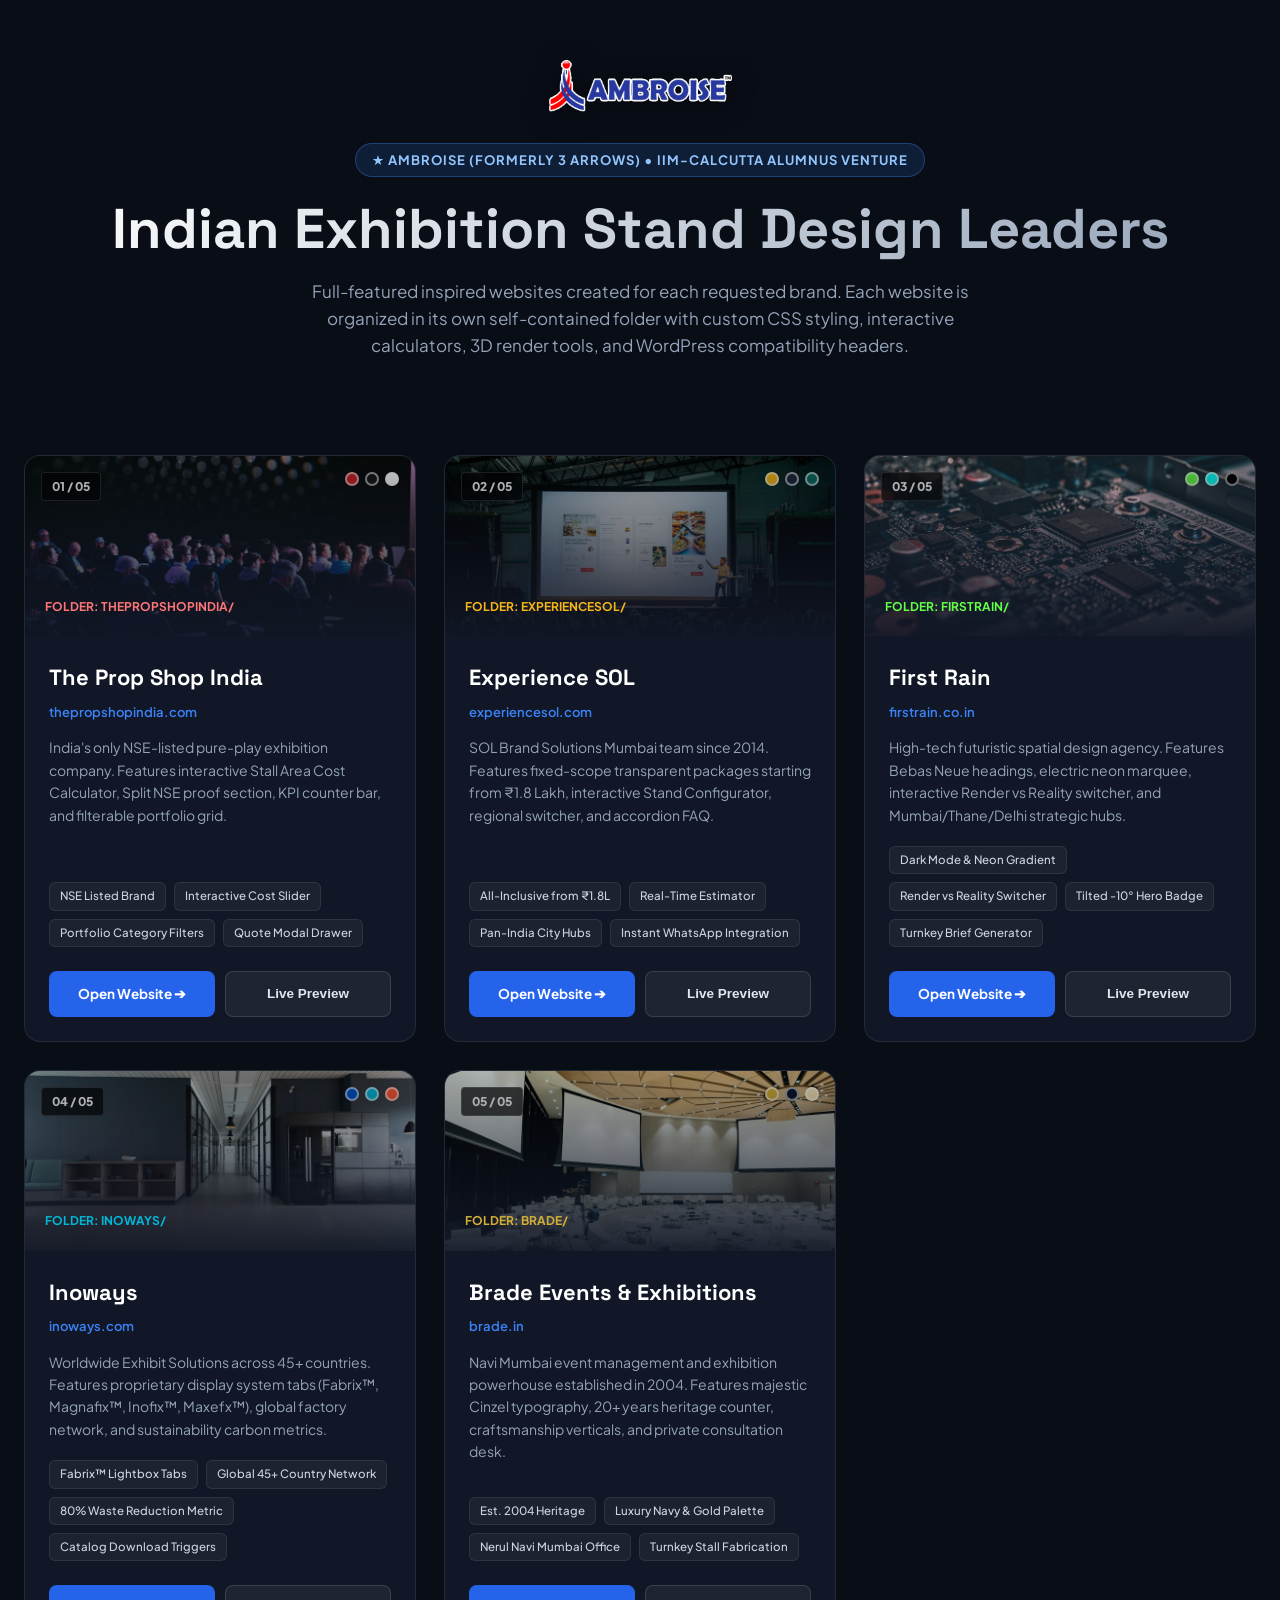
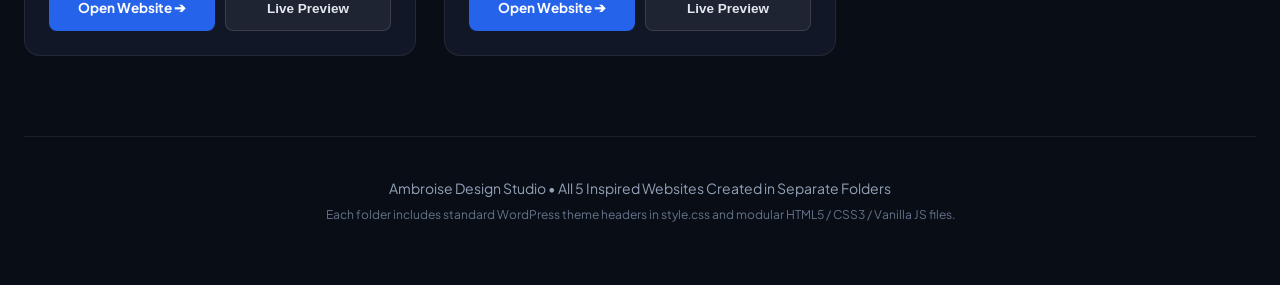
==== index.html @ 6383e43c "Add 5 inspired Ambroise exhibition websites with authentic branding, content and assets" ====
<!DOCTYPE html>
<html lang="en">
<head>
  <meta charset="UTF-8">
  <meta name="viewport" content="width=device-width, initial-scale=1.0">
  <title>Ambroise • Exhibition Design & Corporate Event Website Concepts</title>
  <meta name="description" content="Inspired websites collection created for top Indian exhibition stand designers: The Prop Shop India, Experience SOL, First Rain, Inoways, and Brade.">
  <link rel="preconnect" href="https://fonts.googleapis.com">
  <link rel="preconnect" href="https://fonts.gstatic.com" crossorigin>
  <link href="https://fonts.googleapis.com/css2?family=Plus+Jakarta+Sans:wght@400;500;600;700;800&family=Space+Grotesk:wght@600;700&display=swap" rel="stylesheet">
  <style>
    :root {
      --bg: #090d16;
      --card-bg: #111726;
      --card-hover: #172138;
      --border: rgba(255, 255, 255, 0.08);
      --accent: #3b82f6;
      --text: #ffffff;
      --muted: #94a3b8;
      --font: 'Plus Jakarta Sans', sans-serif;
      --font-display: 'Space Grotesk', sans-serif;
    }

    *, *::before, *::after {
      box-sizing: border-box;
      margin: 0;
      padding: 0;
    }

    body {
      font-family: var(--font);
      background-color: var(--bg);
      color: var(--text);
      line-height: 1.6;
      padding-bottom: 60px;
    }

    .container {
      max-width: 1300px;
      margin: 0 auto;
      padding: 0 24px;
    }

    /* Hero Header */
    .hub-header {
      padding: 60px 0 40px;
      text-align: center;
      position: relative;
    }

    .hub-badge {
      display: inline-flex;
      align-items: center;
      gap: 8px;
      background: rgba(59, 130, 246, 0.15);
      border: 1px solid rgba(59, 130, 246, 0.35);
      color: #93c5fd;
      padding: 6px 16px;
      border-radius: 999px;
      font-size: 13px;
      font-weight: 700;
      text-transform: uppercase;
      letter-spacing: 1px;
      margin-bottom: 20px;
    }

    .hub-title {
      font-family: var(--font-display);
      font-size: clamp(32px, 5vw, 56px);
      font-weight: 800;
      line-height: 1.15;
      margin-bottom: 16px;
      background: linear-gradient(135deg, #ffffff 0%, #94a3b8 100%);
      -webkit-background-clip: text;
      -webkit-text-fill-color: transparent;
    }

    .hub-desc {
      font-size: 17px;
      color: var(--muted);
      max-width: 720px;
      margin: 0 auto 36px;
    }

    /* Quick Filter / Nav */
    .hub-grid {
      display: grid;
      grid-template-columns: repeat(auto-fit, minmax(360px, 1fr));
      gap: 28px;
      margin-top: 20px;
    }

    .site-card {
      background: var(--card-bg);
      border: 1px solid var(--border);
      border-radius: 16px;
      overflow: hidden;
      display: flex;
      flex-direction: column;
      transition: all 0.3s ease;
      position: relative;
    }

    .site-card:hover {
      transform: translateY(-6px);
      background: var(--card-hover);
      border-color: rgba(255, 255, 255, 0.2);
      box-shadow: 0 20px 40px rgba(0, 0, 0, 0.4);
    }

    .card-banner {
      height: 180px;
      position: relative;
      overflow: hidden;
    }

    .card-banner img {
      width: 100%;
      height: 100%;
      object-fit: cover;
      transition: transform 0.5s ease;
    }

    .site-card:hover .card-banner img {
      transform: scale(1.08);
    }

    .banner-overlay {
      position: absolute;
      inset: 0;
      background: linear-gradient(180deg, rgba(0,0,0,0.2) 0%, rgba(17, 23, 38, 0.95) 100%);
      display: flex;
      align-items: flex-end;
      padding: 20px;
    }

    .card-num-badge {
      position: absolute;
      top: 16px;
      left: 16px;
      background: rgba(0, 0, 0, 0.7);
      backdrop-filter: blur(8px);
      color: #fff;
      font-size: 12px;
      font-weight: 800;
      padding: 4px 10px;
      border-radius: 4px;
      border: 1px solid rgba(255,255,255,0.15);
    }

    .palette-pills {
      position: absolute;
      top: 16px;
      right: 16px;
      display: flex;
      gap: 6px;
    }

    .color-dot {
      width: 14px;
      height: 14px;
      border-radius: 50%;
      border: 2px solid rgba(255,255,255,0.6);
    }

    .card-body {
      padding: 24px;
      flex: 1;
      display: flex;
      flex-direction: column;
    }

    .card-title {
      font-family: var(--font-display);
      font-size: 22px;
      font-weight: 700;
      color: #fff;
      margin-bottom: 6px;
    }

    .card-url {
      font-size: 13px;
      color: var(--accent);
      font-weight: 600;
      margin-bottom: 14px;
      display: block;
    }

    .card-summary {
      font-size: 14px;
      color: var(--muted);
      line-height: 1.6;
      margin-bottom: 20px;
      flex: 1;
    }

    .feature-tag-list {
      display: flex;
      flex-wrap: wrap;
      gap: 8px;
      margin-bottom: 24px;
    }

    .feature-tag {
      background: rgba(255, 255, 255, 0.05);
      border: 1px solid rgba(255, 255, 255, 0.08);
      color: #cbd5e1;
      font-size: 11.5px;
      padding: 4px 10px;
      border-radius: 6px;
      font-weight: 500;
    }

    .card-actions {
      display: grid;
      grid-template-columns: 1fr 1fr;
      gap: 10px;
    }

    .btn-launch {
      display: flex;
      align-items: center;
      justify-content: center;
      gap: 6px;
      padding: 12px;
      border-radius: 8px;
      font-weight: 700;
      font-size: 13.5px;
      text-decoration: none;
      transition: all 0.2s ease;
      text-align: center;
    }

    .btn-launch-primary {
      background: #2563eb;
      color: #fff;
    }

    .btn-launch-primary:hover {
      background: #1d4ed8;
      box-shadow: 0 4px 14px rgba(37, 99, 235, 0.4);
    }

    .btn-launch-folder {
      background: rgba(255, 255, 255, 0.06);
      border: 1px solid rgba(255, 255, 255, 0.12);
      color: #e2e8f0;
    }

    .btn-launch-folder:hover {
      background: rgba(255, 255, 255, 0.12);
      color: #fff;
    }

    /* Live Preview Modal Frame */
    .preview-modal {
      position: fixed;
      inset: 0;
      background: rgba(0, 0, 0, 0.9);
      backdrop-filter: blur(8px);
      z-index: 9999;
      display: none;
      flex-direction: column;
    }

    .preview-modal.active {
      display: flex;
    }

    .modal-bar {
      height: 56px;
      background: #101626;
      border-bottom: 1px solid var(--border);
      display: flex;
      align-items: center;
      justify-content: space-between;
      padding: 0 20px;
    }

    .modal-frame {
      flex: 1;
      width: 100%;
      border: none;
      background: #fff;
    }

    .modal-close-btn {
      background: #ef4444;
      color: #fff;
      border: none;
      padding: 6px 16px;
      border-radius: 6px;
      font-weight: 700;
      font-size: 13px;
      cursor: pointer;
    }

    /* Footer */
    .hub-footer {
      margin-top: 80px;
      text-align: center;
      border-top: 1px solid var(--border);
      padding-top: 40px;
      color: var(--muted);
      font-size: 14px;
    }
  </style>
</head>
<body>

  <div class="container">
    <!-- Hub Header -->
    <header class="hub-header">
      <div style="margin-bottom: 24px;"><img src="thepropshopindia/images/ambroise-logo.png" alt="Ambroise" style="height: 52px; filter: drop-shadow(0 4px 12px rgba(0,0,0,0.5));"></div>
      <div class="hub-badge">★ AMBROISE (FORMERLY 3 ARROWS) • IIM-CALCUTTA ALUMNUS VENTURE</div>
      <h1 class="hub-title">Indian Exhibition Stand Design Leaders</h1>
      <p class="hub-desc">
        Full-featured inspired websites created for each requested brand. Each website is organized in its own self-contained folder with custom CSS styling, interactive calculators, 3D render tools, and WordPress compatibility headers.
      </p>
    </header>

    <!-- 5 Inspired Websites Grid -->
    <div class="hub-grid">

      <!-- 1. The Prop Shop India -->
      <div class="site-card">
        <div class="card-banner">
          <img src="images/banner-propshop.jpg" alt="The Prop Shop India">
          <span class="card-num-badge">01 / 05</span>
          <div class="palette-pills">
            <span class="color-dot" style="background: #cb2024;" title="Propshop Red"></span>
            <span class="color-dot" style="background: #161616;" title="Deep Ink"></span>
            <span class="color-dot" style="background: #ffffff;" title="White"></span>
          </div>
          <div class="banner-overlay">
            <span style="font-size: 12px; font-weight: 700; color: #ff7679; text-transform: uppercase;">Folder: thepropshopindia/</span>
          </div>
        </div>

        <div class="card-body">
          <h2 class="card-title">The Prop Shop India</h2>
          <span class="card-url">thepropshopindia.com</span>
          <p class="card-summary">
            India's only NSE-listed pure-play exhibition company. Features interactive Stall Area Cost Calculator, Split NSE proof section, KPI counter bar, and filterable portfolio grid.
          </p>

          <div class="feature-tag-list">
            <span class="feature-tag">NSE Listed Brand</span>
            <span class="feature-tag">Interactive Cost Slider</span>
            <span class="feature-tag">Portfolio Category Filters</span>
            <span class="feature-tag">Quote Modal Drawer</span>
          </div>

          <div class="card-actions">
            <a href="thepropshopindia/index.html" class="btn-launch btn-launch-primary">Open Website ➔</a>
            <button onclick="openPreview('thepropshopindia/index.html', 'The Prop Shop India')" class="btn-launch btn-launch-folder">Live Preview</button>
          </div>
        </div>
      </div>

      <!-- 2. Experience SOL -->
      <div class="site-card">
        <div class="card-banner">
          <img src="images/banner-experiencesol.jpg" alt="Experience SOL">
          <span class="card-num-badge">02 / 05</span>
          <div class="palette-pills">
            <span class="color-dot" style="background: #f6b616;" title="Saffron Gold"></span>
            <span class="color-dot" style="background: #1c283a;" title="Slate"></span>
            <span class="color-dot" style="background: #0b6b5f;" title="WhatsApp Green"></span>
          </div>
          <div class="banner-overlay">
            <span style="font-size: 12px; font-weight: 700; color: #f6b616; text-transform: uppercase;">Folder: experiencesol/</span>
          </div>
        </div>

        <div class="card-body">
          <h2 class="card-title">Experience SOL</h2>
          <span class="card-url">experiencesol.com</span>
          <p class="card-summary">
            SOL Brand Solutions Mumbai team since 2014. Features fixed-scope transparent packages starting from ₹1.8 Lakh, interactive Stand Configurator, regional switcher, and accordion FAQ.
          </p>

          <div class="feature-tag-list">
            <span class="feature-tag">All-Inclusive from ₹1.8L</span>
            <span class="feature-tag">Real-Time Estimator</span>
            <span class="feature-tag">Pan-India City Hubs</span>
            <span class="feature-tag">Instant WhatsApp Integration</span>
          </div>

          <div class="card-actions">
            <a href="experiencesol/index.html" class="btn-launch btn-launch-primary">Open Website ➔</a>
            <button onclick="openPreview('experiencesol/index.html', 'Experience SOL')" class="btn-launch btn-launch-folder">Live Preview</button>
          </div>
        </div>
      </div>

      <!-- 3. First Rain -->
      <div class="site-card">
        <div class="card-banner">
          <img src="images/banner-firstrain.jpg" alt="First Rain">
          <span class="card-num-badge">03 / 05</span>
          <div class="palette-pills">
            <span class="color-dot" style="background: #63ff49;" title="Neon Lime"></span>
            <span class="color-dot" style="background: #05fff6;" title="Neon Cyan"></span>
            <span class="color-dot" style="background: #000000;" title="OLED Black"></span>
          </div>
          <div class="banner-overlay">
            <span style="font-size: 12px; font-weight: 700; color: #63ff49; text-transform: uppercase;">Folder: firstrain/</span>
          </div>
        </div>

        <div class="card-body">
          <h2 class="card-title">First Rain</h2>
          <span class="card-url">firstrain.co.in</span>
          <p class="card-summary">
            High-tech futuristic spatial design agency. Features Bebas Neue headings, electric neon marquee, interactive Render vs Reality switcher, and Mumbai/Thane/Delhi strategic hubs.
          </p>

          <div class="feature-tag-list">
            <span class="feature-tag">Dark Mode &amp; Neon Gradient</span>
            <span class="feature-tag">Render vs Reality Switcher</span>
            <span class="feature-tag">Tilted -10° Hero Badge</span>
            <span class="feature-tag">Turnkey Brief Generator</span>
          </div>

          <div class="card-actions">
            <a href="firstrain/index.html" class="btn-launch btn-launch-primary">Open Website ➔</a>
            <button onclick="openPreview('firstrain/index.html', 'First Rain')" class="btn-launch btn-launch-folder">Live Preview</button>
          </div>
        </div>
      </div>

      <!-- 4. Inoways -->
      <div class="site-card">
        <div class="card-banner">
          <img src="images/banner-inoways.jpg" alt="Inoways Worldwide">
          <span class="card-num-badge">04 / 05</span>
          <div class="palette-pills">
            <span class="color-dot" style="background: #0052cc;" title="Tech Blue"></span>
            <span class="color-dot" style="background: #00b8d9;" title="Cyan"></span>
            <span class="color-dot" style="background: #ff5630;" title="Coral"></span>
          </div>
          <div class="banner-overlay">
            <span style="font-size: 12px; font-weight: 700; color: #00b8d9; text-transform: uppercase;">Folder: inoways/</span>
          </div>
        </div>

        <div class="card-body">
          <h2 class="card-title">Inoways</h2>
          <span class="card-url">inoways.com</span>
          <p class="card-summary">
            Worldwide Exhibit Solutions across 45+ countries. Features proprietary display system tabs (Fabrix™, Magnafix™, Inofix™, Maxefx™), global factory network, and sustainability carbon metrics.
          </p>

          <div class="feature-tag-list">
            <span class="feature-tag">Fabrix™ Lightbox Tabs</span>
            <span class="feature-tag">Global 45+ Country Network</span>
            <span class="feature-tag">80% Waste Reduction Metric</span>
            <span class="feature-tag">Catalog Download Triggers</span>
          </div>

          <div class="card-actions">
            <a href="inoways/index.html" class="btn-launch btn-launch-primary">Open Website ➔</a>
            <button onclick="openPreview('inoways/index.html', 'Inoways Worldwide')" class="btn-launch btn-launch-folder">Live Preview</button>
          </div>
        </div>
      </div>

      <!-- 5. Brade Events & Exhibitions -->
      <div class="site-card">
        <div class="card-banner">
          <img src="images/banner-brade.jpg" alt="Brade Events">
          <span class="card-num-badge">05 / 05</span>
          <div class="palette-pills">
            <span class="color-dot" style="background: #d4af37;" title="Metallic Gold"></span>
            <span class="color-dot" style="background: #0b132b;" title="Midnight Navy"></span>
            <span class="color-dot" style="background: #f7e7b4;" title="Champagne"></span>
          </div>
          <div class="banner-overlay">
            <span style="font-size: 12px; font-weight: 700; color: #d4af37; text-transform: uppercase;">Folder: brade/</span>
          </div>
        </div>

        <div class="card-body">
          <h2 class="card-title">Brade Events &amp; Exhibitions</h2>
          <span class="card-url">brade.in</span>
          <p class="card-summary">
            Navi Mumbai event management and exhibition powerhouse established in 2004. Features majestic Cinzel typography, 20+ years heritage counter, craftsmanship verticals, and private consultation desk.
          </p>

          <div class="feature-tag-list">
            <span class="feature-tag">Est. 2004 Heritage</span>
            <span class="feature-tag">Luxury Navy &amp; Gold Palette</span>
            <span class="feature-tag">Nerul Navi Mumbai Office</span>
            <span class="feature-tag">Turnkey Stall Fabrication</span>
          </div>

          <div class="card-actions">
            <a href="brade/index.html" class="btn-launch btn-launch-primary">Open Website ➔</a>
            <button onclick="openPreview('brade/index.html', 'Brade Events & Exhibitions')" class="btn-launch btn-launch-folder">Live Preview</button>
          </div>
        </div>
      </div>

    </div>

    <!-- Footer -->
    <footer class="hub-footer">
      <div>Ambroise Design Studio • All 5 Inspired Websites Created in Separate Folders</div>
      <div style="margin-top: 6px; font-size: 12px; color: #64748b;">
        Each folder includes standard WordPress theme headers in style.css and modular HTML5 / CSS3 / Vanilla JS files.
      </div>
    </footer>
  </div>

  <!-- Live Modal Preview -->
  <div class="preview-modal" id="previewModal">
    <div class="modal-bar">
      <span id="modalSiteName" style="font-weight: 700; color: #fff; font-size: 14px;">Site Preview</span>
      <div style="display: flex; gap: 12px; align-items: center;">
        <a id="modalExternalLink" href="#" target="_blank" style="color: var(--accent); font-size: 13px; font-weight: 600;">Open in New Tab ↗</a>
        <button class="modal-close-btn" onclick="closePreview()">Close Preview [×]</button>
      </div>
    </div>
    <iframe class="modal-frame" id="previewFrame" src=""></iframe>
  </div>

  <script>
    function openPreview(url, name) {
      const modal = document.getElementById('previewModal');
      const frame = document.getElementById('previewFrame');
      const title = document.getElementById('modalSiteName');
      const extLink = document.getElementById('modalExternalLink');

      frame.src = url;
      title.textContent = name + ' (Live Interactive Preview)';
      extLink.href = url;
      modal.classList.add('active');
    }

    function closePreview() {
      const modal = document.getElementById('previewModal');
      const frame = document.getElementById('previewFrame');
      frame.src = '';
      modal.classList.remove('active');
    }
  </script>
</body>
</html>
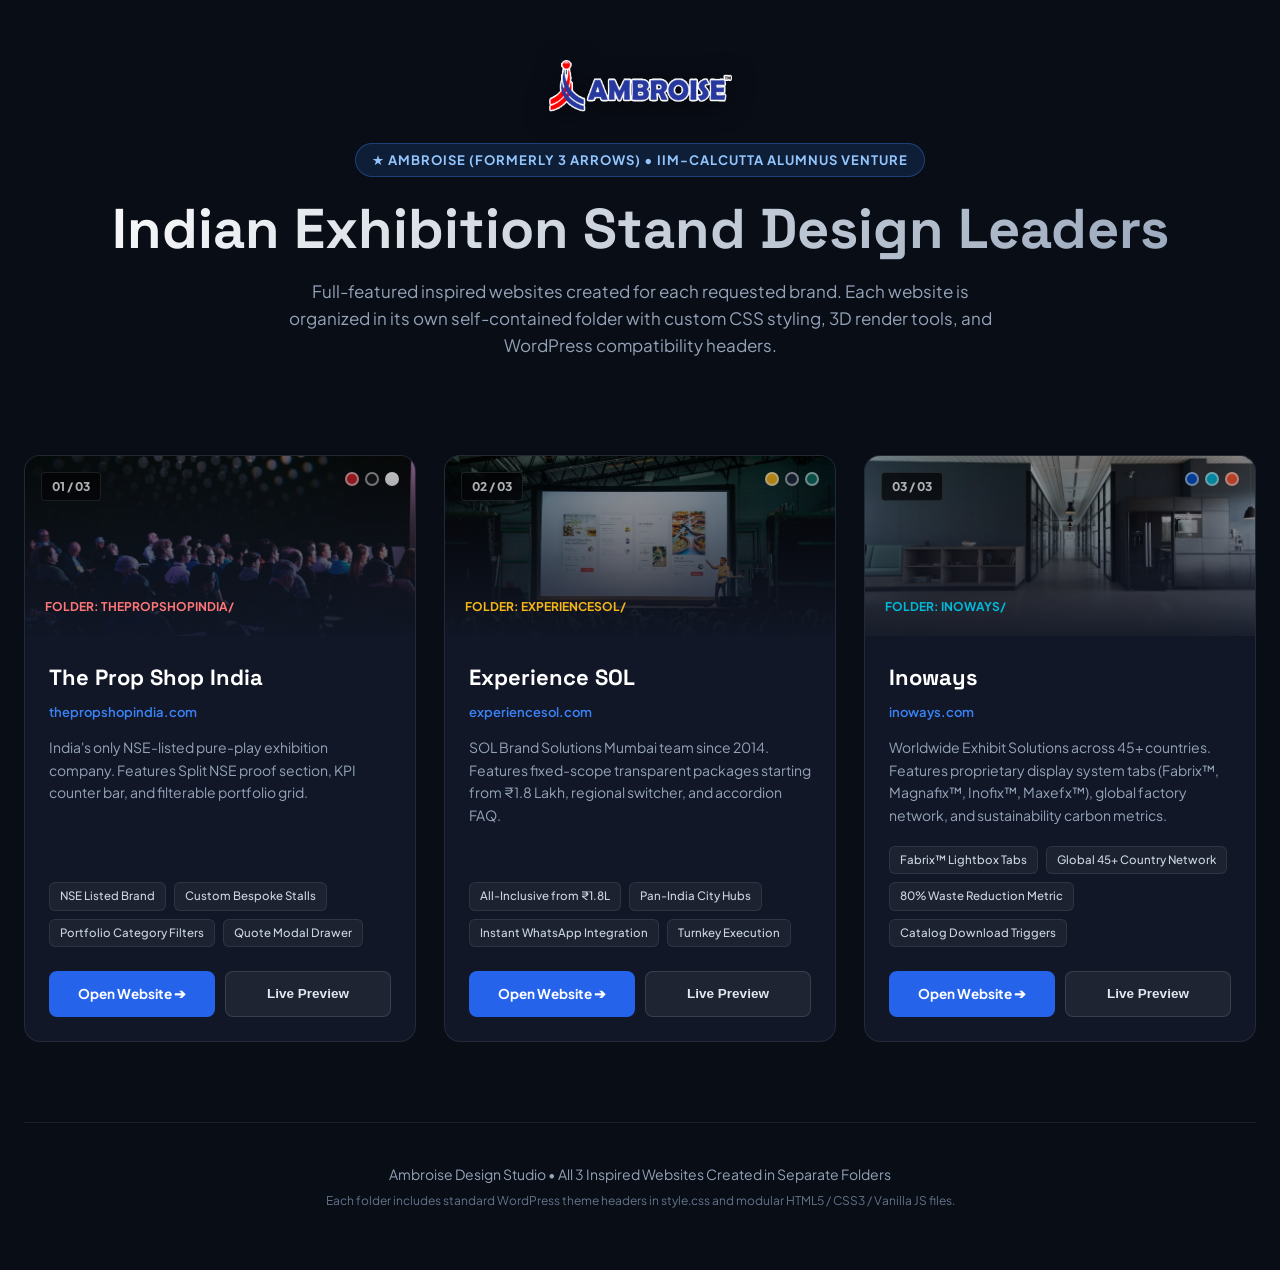
==== commit 16d13f9a: "Remove Brade and First Rain websites, and remove cost estimators from remaining sites" ====
--- a/index.html
+++ b/index.html
@@ -4,7 +4,7 @@
   <meta charset="UTF-8">
   <meta name="viewport" content="width=device-width, initial-scale=1.0">
   <title>Ambroise • Exhibition Design & Corporate Event Website Concepts</title>
-  <meta name="description" content="Inspired websites collection created for top Indian exhibition stand designers: The Prop Shop India, Experience SOL, First Rain, Inoways, and Brade.">
+  <meta name="description" content="Inspired websites collection created for top Indian exhibition stand designers: The Prop Shop India, Experience SOL, and Inoways.">
   <link rel="preconnect" href="https://fonts.googleapis.com">
   <link rel="preconnect" href="https://fonts.gstatic.com" crossorigin>
   <link href="https://fonts.googleapis.com/css2?family=Plus+Jakarta+Sans:wght@400;500;600;700;800&family=Space+Grotesk:wght@600;700&display=swap" rel="stylesheet">
@@ -315,18 +315,18 @@
       <div class="hub-badge">★ AMBROISE (FORMERLY 3 ARROWS) • IIM-CALCUTTA ALUMNUS VENTURE</div>
       <h1 class="hub-title">Indian Exhibition Stand Design Leaders</h1>
       <p class="hub-desc">
-        Full-featured inspired websites created for each requested brand. Each website is organized in its own self-contained folder with custom CSS styling, interactive calculators, 3D render tools, and WordPress compatibility headers.
+        Full-featured inspired websites created for each requested brand. Each website is organized in its own self-contained folder with custom CSS styling, 3D render tools, and WordPress compatibility headers.
       </p>
     </header>
 
-    <!-- 5 Inspired Websites Grid -->
+    <!-- 3 Inspired Websites Grid -->
     <div class="hub-grid">
 
       <!-- 1. The Prop Shop India -->
       <div class="site-card">
         <div class="card-banner">
           <img src="images/banner-propshop.jpg" alt="The Prop Shop India">
-          <span class="card-num-badge">01 / 05</span>
+          <span class="card-num-badge">01 / 03</span>
           <div class="palette-pills">
             <span class="color-dot" style="background: #cb2024;" title="Propshop Red"></span>
             <span class="color-dot" style="background: #161616;" title="Deep Ink"></span>
@@ -341,12 +341,12 @@
           <h2 class="card-title">The Prop Shop India</h2>
           <span class="card-url">thepropshopindia.com</span>
           <p class="card-summary">
-            India's only NSE-listed pure-play exhibition company. Features interactive Stall Area Cost Calculator, Split NSE proof section, KPI counter bar, and filterable portfolio grid.
+            India's only NSE-listed pure-play exhibition company. Features Split NSE proof section, KPI counter bar, and filterable portfolio grid.
           </p>
 
           <div class="feature-tag-list">
             <span class="feature-tag">NSE Listed Brand</span>
-            <span class="feature-tag">Interactive Cost Slider</span>
+            <span class="feature-tag">Custom Bespoke Stalls</span>
             <span class="feature-tag">Portfolio Category Filters</span>
             <span class="feature-tag">Quote Modal Drawer</span>
           </div>
@@ -362,7 +362,7 @@
       <div class="site-card">
         <div class="card-banner">
           <img src="images/banner-experiencesol.jpg" alt="Experience SOL">
-          <span class="card-num-badge">02 / 05</span>
+          <span class="card-num-badge">02 / 03</span>
           <div class="palette-pills">
             <span class="color-dot" style="background: #f6b616;" title="Saffron Gold"></span>
             <span class="color-dot" style="background: #1c283a;" title="Slate"></span>
@@ -377,14 +377,14 @@
           <h2 class="card-title">Experience SOL</h2>
           <span class="card-url">experiencesol.com</span>
           <p class="card-summary">
-            SOL Brand Solutions Mumbai team since 2014. Features fixed-scope transparent packages starting from ₹1.8 Lakh, interactive Stand Configurator, regional switcher, and accordion FAQ.
+            SOL Brand Solutions Mumbai team since 2014. Features fixed-scope transparent packages starting from ₹1.8 Lakh, regional switcher, and accordion FAQ.
           </p>
 
           <div class="feature-tag-list">
             <span class="feature-tag">All-Inclusive from ₹1.8L</span>
-            <span class="feature-tag">Real-Time Estimator</span>
             <span class="feature-tag">Pan-India City Hubs</span>
             <span class="feature-tag">Instant WhatsApp Integration</span>
+            <span class="feature-tag">Turnkey Execution</span>
           </div>
 
           <div class="card-actions">
@@ -394,47 +394,11 @@
         </div>
       </div>
 
-      <!-- 3. First Rain -->
-      <div class="site-card">
-        <div class="card-banner">
-          <img src="images/banner-firstrain.jpg" alt="First Rain">
-          <span class="card-num-badge">03 / 05</span>
-          <div class="palette-pills">
-            <span class="color-dot" style="background: #63ff49;" title="Neon Lime"></span>
-            <span class="color-dot" style="background: #05fff6;" title="Neon Cyan"></span>
-            <span class="color-dot" style="background: #000000;" title="OLED Black"></span>
-          </div>
-          <div class="banner-overlay">
-            <span style="font-size: 12px; font-weight: 700; color: #63ff49; text-transform: uppercase;">Folder: firstrain/</span>
-          </div>
-        </div>
-
-        <div class="card-body">
-          <h2 class="card-title">First Rain</h2>
-          <span class="card-url">firstrain.co.in</span>
-          <p class="card-summary">
-            High-tech futuristic spatial design agency. Features Bebas Neue headings, electric neon marquee, interactive Render vs Reality switcher, and Mumbai/Thane/Delhi strategic hubs.
-          </p>
-
-          <div class="feature-tag-list">
-            <span class="feature-tag">Dark Mode &amp; Neon Gradient</span>
-            <span class="feature-tag">Render vs Reality Switcher</span>
-            <span class="feature-tag">Tilted -10° Hero Badge</span>
-            <span class="feature-tag">Turnkey Brief Generator</span>
-          </div>
-
-          <div class="card-actions">
-            <a href="firstrain/index.html" class="btn-launch btn-launch-primary">Open Website ➔</a>
-            <button onclick="openPreview('firstrain/index.html', 'First Rain')" class="btn-launch btn-launch-folder">Live Preview</button>
-          </div>
-        </div>
-      </div>
-
-      <!-- 4. Inoways -->
+      <!-- 3. Inoways -->
       <div class="site-card">
         <div class="card-banner">
           <img src="images/banner-inoways.jpg" alt="Inoways Worldwide">
-          <span class="card-num-badge">04 / 05</span>
+          <span class="card-num-badge">03 / 03</span>
           <div class="palette-pills">
             <span class="color-dot" style="background: #0052cc;" title="Tech Blue"></span>
             <span class="color-dot" style="background: #00b8d9;" title="Cyan"></span>
@@ -466,47 +430,11 @@
         </div>
       </div>
 
-      <!-- 5. Brade Events & Exhibitions -->
-      <div class="site-card">
-        <div class="card-banner">
-          <img src="images/banner-brade.jpg" alt="Brade Events">
-          <span class="card-num-badge">05 / 05</span>
-          <div class="palette-pills">
-            <span class="color-dot" style="background: #d4af37;" title="Metallic Gold"></span>
-            <span class="color-dot" style="background: #0b132b;" title="Midnight Navy"></span>
-            <span class="color-dot" style="background: #f7e7b4;" title="Champagne"></span>
-          </div>
-          <div class="banner-overlay">
-            <span style="font-size: 12px; font-weight: 700; color: #d4af37; text-transform: uppercase;">Folder: brade/</span>
-          </div>
-        </div>
-
-        <div class="card-body">
-          <h2 class="card-title">Brade Events &amp; Exhibitions</h2>
-          <span class="card-url">brade.in</span>
-          <p class="card-summary">
-            Navi Mumbai event management and exhibition powerhouse established in 2004. Features majestic Cinzel typography, 20+ years heritage counter, craftsmanship verticals, and private consultation desk.
-          </p>
-
-          <div class="feature-tag-list">
-            <span class="feature-tag">Est. 2004 Heritage</span>
-            <span class="feature-tag">Luxury Navy &amp; Gold Palette</span>
-            <span class="feature-tag">Nerul Navi Mumbai Office</span>
-            <span class="feature-tag">Turnkey Stall Fabrication</span>
-          </div>
-
-          <div class="card-actions">
-            <a href="brade/index.html" class="btn-launch btn-launch-primary">Open Website ➔</a>
-            <button onclick="openPreview('brade/index.html', 'Brade Events & Exhibitions')" class="btn-launch btn-launch-folder">Live Preview</button>
-          </div>
-        </div>
-      </div>
-
     </div>
 
     <!-- Footer -->
     <footer class="hub-footer">
-      <div>Ambroise Design Studio • All 5 Inspired Websites Created in Separate Folders</div>
+      <div>Ambroise Design Studio • All 3 Inspired Websites Created in Separate Folders</div>
       <div style="margin-top: 6px; font-size: 12px; color: #64748b;">
         Each folder includes standard WordPress theme headers in style.css and modular HTML5 / CSS3 / Vanilla JS files.
       </div>
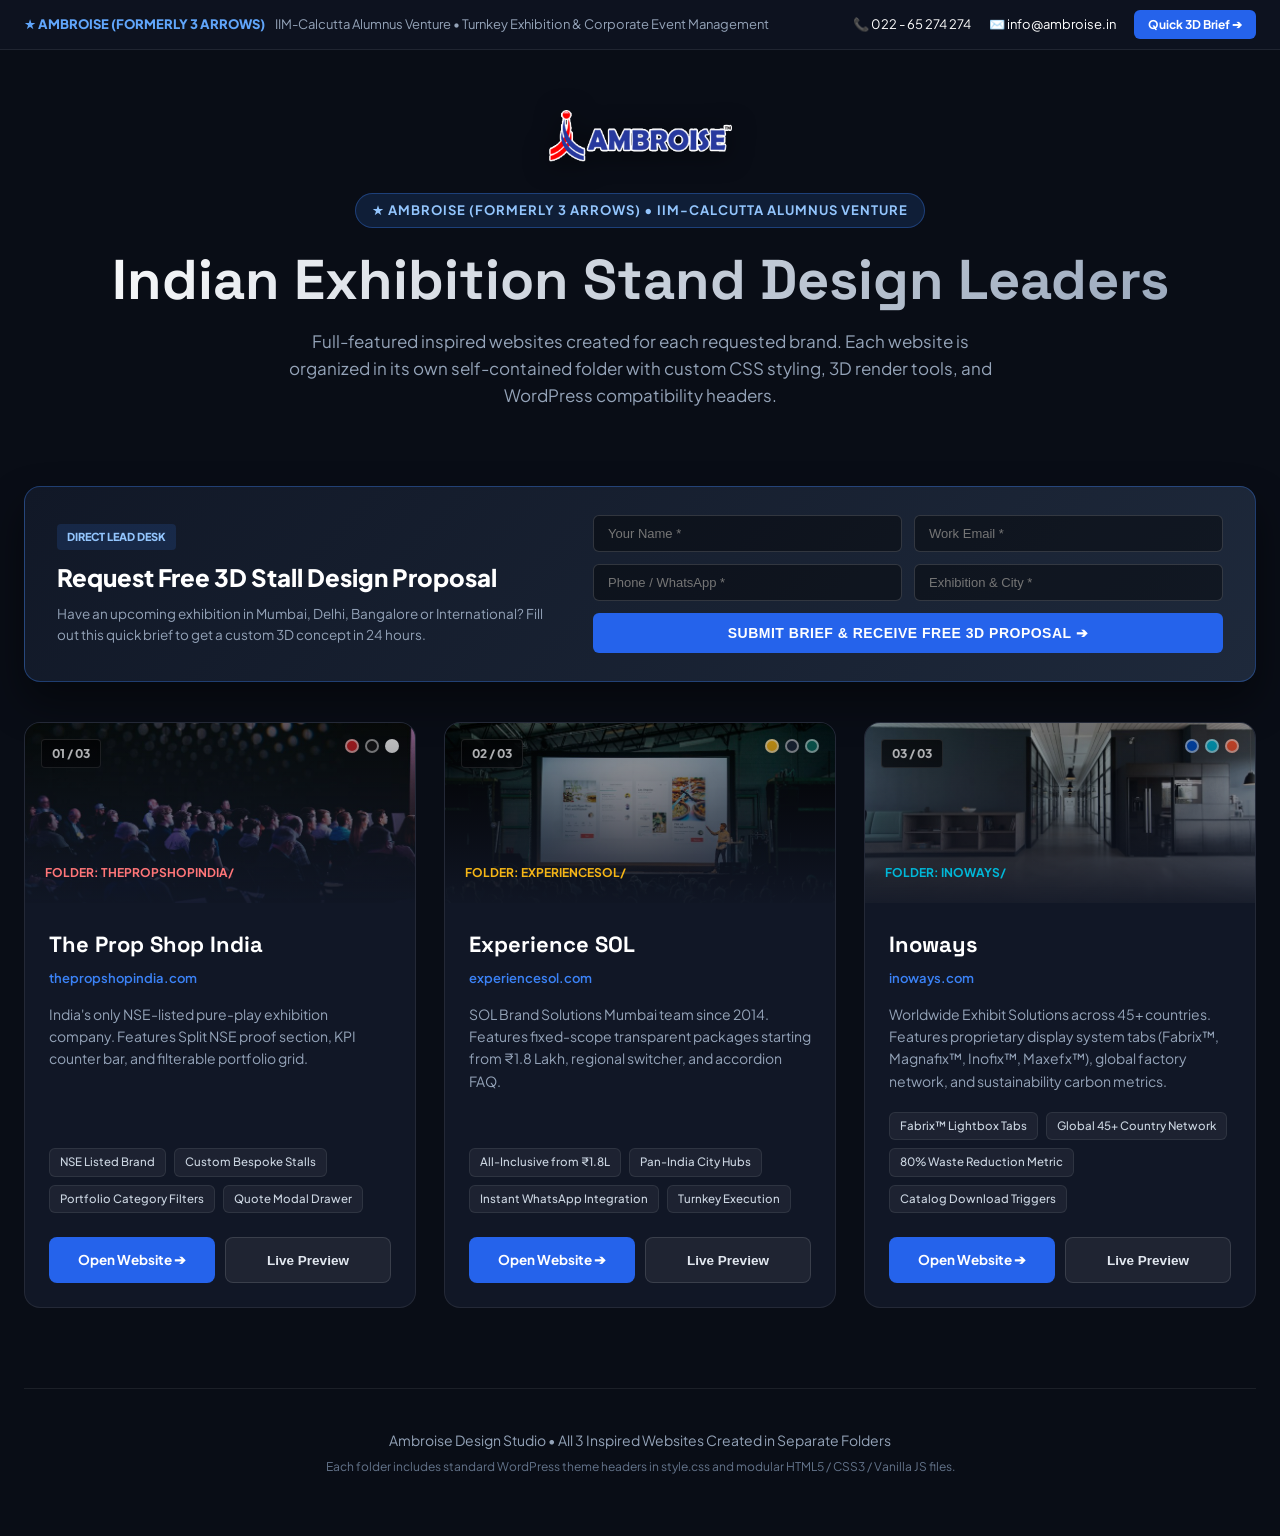
==== commit 76e34b24: "Add top announcement banner and hero CTA lead generation form across all websites" ====
--- a/index.html
+++ b/index.html
@@ -308,6 +308,21 @@
 </head>
 <body>
 
+  <!-- Top Announcement Bar -->
+  <div style="background: #0d121f; border-bottom: 1px solid rgba(255,255,255,0.08); padding: 10px 0; font-size: 13px; color: #94a3b8;">
+    <div class="container" style="display: flex; justify-content: space-between; align-items: center; flex-wrap: wrap; gap: 12px;">
+      <div>
+        <span style="color: #60a5fa; font-weight: 800;">★ AMBROISE (FORMERLY 3 ARROWS)</span>
+        <span style="margin-left: 8px;">IIM-Calcutta Alumnus Venture • Turnkey Exhibition &amp; Corporate Event Management</span>
+      </div>
+      <div style="display: flex; gap: 18px; align-items: center;">
+        <a href="tel:+912265274274" style="color: #fff; text-decoration: none;">📞 022 - 65 274 274</a>
+        <a href="mailto:info@ambroise.in" style="color: #fff; text-decoration: none;">✉️ info@ambroise.in</a>
+        <a href="#hubLeadForm" style="background: #2563eb; color: #fff; text-decoration: none; padding: 5px 14px; border-radius: 6px; font-weight: 700; font-size: 12px;">Quick 3D Brief ➔</a>
+      </div>
+    </div>
+  </div>
+
   <div class="container">
     <!-- Hub Header -->
     <header class="hub-header">
@@ -319,6 +334,30 @@
       </p>
     </header>
 
+    <!-- Quick Brief Submission Banner -->
+    <div style="background: linear-gradient(135deg, #111827 0%, #1e293b 100%); border: 1px solid rgba(59, 130, 246, 0.35); border-radius: 16px; padding: 28px 32px; margin-bottom: 40px; box-shadow: 0 20px 40px rgba(0,0,0,0.45);">
+      <div style="display: grid; grid-template-columns: 1fr 1.25fr; gap: 32px; align-items: center;">
+        <div>
+          <span style="display: inline-block; background: rgba(59, 130, 246, 0.15); color: #93c5fd; padding: 4px 10px; border-radius: 4px; font-size: 11px; font-weight: 800; text-transform: uppercase; margin-bottom: 8px;">Direct Lead Desk</span>
+          <h2 style="font-size: 24px; font-weight: 800; color: #fff; margin-bottom: 8px;">Request Free 3D Stall Design Proposal</h2>
+          <p style="font-size: 13.5px; color: #94a3b8; line-height: 1.5; margin: 0;">Have an upcoming exhibition in Mumbai, Delhi, Bangalore or International? Fill out this quick brief to get a custom 3D concept in 24 hours.</p>
+        </div>
+        <div>
+          <form onsubmit="handleHubFormSubmit(event)" id="hubLeadForm" style="display: grid; grid-template-columns: 1fr 1fr; gap: 12px;">
+            <input type="text" name="name" required placeholder="Your Name *" style="padding: 10px 14px; background: rgba(0,0,0,0.4); border: 1px solid rgba(255,255,255,0.15); border-radius: 6px; color: #fff; font-size: 13px;">
+            <input type="email" name="email" required placeholder="Work Email *" style="padding: 10px 14px; background: rgba(0,0,0,0.4); border: 1px solid rgba(255,255,255,0.15); border-radius: 6px; color: #fff; font-size: 13px;">
+            <input type="tel" name="phone" required placeholder="Phone / WhatsApp *" style="padding: 10px 14px; background: rgba(0,0,0,0.4); border: 1px solid rgba(255,255,255,0.15); border-radius: 6px; color: #fff; font-size: 13px;">
+            <input type="text" name="exhibition" required placeholder="Exhibition &amp; City *" style="padding: 10px 14px; background: rgba(0,0,0,0.4); border: 1px solid rgba(255,255,255,0.15); border-radius: 6px; color: #fff; font-size: 13px;">
+            <button type="submit" style="grid-column: 1 / -1; background: #2563eb; color: #fff; border: none; padding: 12px; border-radius: 6px; font-weight: 800; font-size: 14px; cursor: pointer; text-transform: uppercase; letter-spacing: 0.5px;">Submit Brief &amp; Receive Free 3D Proposal ➔</button>
+          </form>
+          <div id="hubFormSuccess" style="display: none; background: rgba(34, 197, 94, 0.15); border: 1px solid #22c55e; border-radius: 8px; padding: 20px; text-align: center;">
+            <div style="font-size: 22px; color: #22c55e; font-weight: 800; margin-bottom: 6px;">✓ Brief Submitted Successfully!</div>
+            <div style="font-size: 13.5px; color: #e2e8f0; line-height: 1.5;">Thank you! Our Senior Architect will contact you with a bespoke 3D design concept within 24 hours. Reference: <strong id="hubRefId" style="color: #60a5fa;">AMB-5012</strong></div>
+          </div>
+        </div>
+      </div>
+    </div>
+
     <!-- 3 Inspired Websites Grid -->
     <div class="hub-grid">
 
@@ -472,6 +511,19 @@
       frame.src = '';
       modal.classList.remove('active');
     }
+
+    function handleHubFormSubmit(event) {
+      event.preventDefault();
+      const form = document.getElementById('hubLeadForm');
+      const successBox = document.getElementById('hubFormSuccess');
+      const refSpan = document.getElementById('hubRefId');
+
+      const randomId = 'AMB-' + Math.floor(1000 + Math.random() * 9000);
+      if (refSpan) refSpan.textContent = randomId;
+
+      form.style.display = 'none';
+      if (successBox) successBox.style.display = 'block';
+    }
   </script>
 </body>
 </html>
